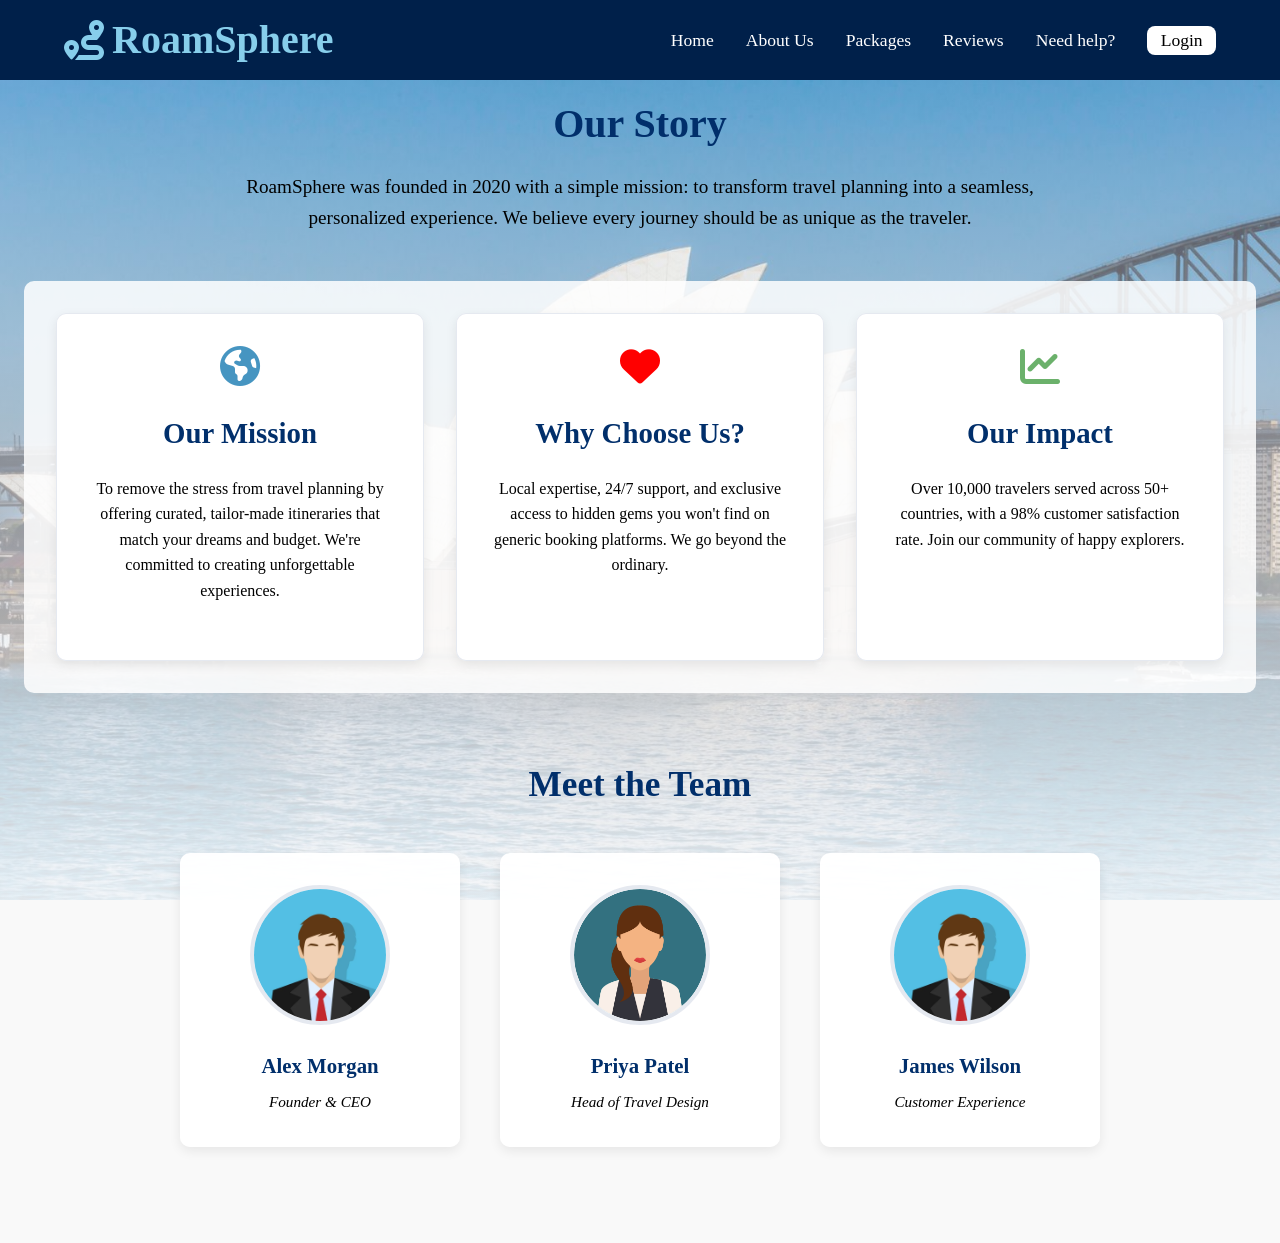
==== aboutus.html @ a6efd3e6 "first commit" ====
<!DOCTYPE html>
<html lang="en">
  <head>
    <meta charset="UTF-8" />
    <meta name="viewport" content="width=device-width, initial-scale=1.0" />
    <title>About Us - RoamSphere</title>
    <link
      rel="stylesheet"
      href="https://cdnjs.cloudflare.com/ajax/libs/font-awesome/6.7.1/css/all.min.css"
    />
    <link rel="stylesheet" href="homepage.css" />
    <link rel="icon" href="./images/RoamSphere.png" />
    <style>
      * {
        margin: 0;
        padding: 0;
        box-sizing: border-box;
      }

      body {
        background-color: #f9f9f9;
        color: black;
        line-height: 1.6;
      }

      .about-page {
        max-width: 100vw;
        margin: 0 auto;
        padding: 2rem 1.5rem;
        padding-top: 100px;
      }

      .about-hero {
        text-align: center;
        margin-bottom: 3rem;
        padding: 0 1rem;
      }

      .about-hero h1 {
        font-size: 2.5rem;
        color: rgb(1, 47, 107);
        margin-bottom: 1.5rem;
        line-height: 1.2;
      }

      .about-hero p {
        font-size: 1.2rem;
        max-width: 800px;
        margin: 0 auto;
        color: black;
      }

      .about-content {
        display: flex;
        flex-wrap: wrap;
        justify-content: center;
        gap: 2rem;
        margin-bottom: 3rem;
        margin: 0 auto;
        width: fit-content;
        max-width: 100%;
      }

      .about-card {
        flex: 1;
        min-width: 300px;
        max-width: 380px;
        background: white;
        border-radius: 10px;
        padding: 2rem;
        box-shadow: 0 4px 12px rgba(0, 0, 0, 0.08);
        transition: transform 0.3s, box-shadow 0.3s;
        text-align: center;
        margin: 0;
      }

      .about-card:hover {
        transform: translateY(-8px);
        box-shadow: 0 8px 20px rgba(0, 0, 0, 0.12);
      }

      .about-card i {
        font-size: 2.5rem;
        color: rgb(1, 47, 107);
        margin-bottom: 1.5rem;
        display: inline-block;
      }

      .about-card h2 {
        color: rgb(1, 47, 107);
        margin-bottom: 1.2rem;
        font-size: 1.8rem;
      }

      .about-card p {
        color: black;
        font-size: 1rem;
        line-height: 1.6;
      }

      .team-section {
        text-align: center;
        margin: 4rem 0;
        padding: 0 1rem;
      }

      .team-section h2 {
        font-size: 2.2rem;
        color: rgb(1, 47, 107);
        margin-bottom: 2.5rem;
      }

      .team-grid {
        display: flex;
        flex-wrap: wrap;
        justify-content: center;
        gap: 2.5rem;
      }

      .team-member {
        width: 280px;
        background: white;
        border-radius: 10px;
        padding: 2rem;
        box-shadow: 0 4px 12px rgba(0, 0, 0, 0.08);
        transition: transform 0.3s;
      }

      .team-member:hover {
        transform: translateY(-5px);
      }

      .team-member img {
        width: 140px;
        height: 140px;
        border-radius: 50%;
        object-fit: cover;
        margin: 0 auto 1.5rem;
        border: 4px solid rgba(1, 47, 107, 0.1);
        display: block;
      }

      .team-member h3 {
        color: rgb(1, 47, 107);
        margin-bottom: 0.5rem;
        font-size: 1.3rem;
      }

      .team-member p {
        color: black;
        font-style: italic;
        font-size: 0.95rem;
      }

      .about-page {
        background: linear-gradient(
            rgba(249, 249, 249, 0.2),
            rgba(249, 249, 249, 0.9)
          ),
          url(./images/home\ page\ img3.jpg);
        background-size: cover;
        background-attachment: fixed;
        background-position: center 30%;
      }

      .about-card {
        background: rgba(255, 255, 255, 0.95);
        backdrop-filter: blur(3px);
        border: 1px solid rgba(1, 47, 107, 0.1);
      }

      .team-member {
        background: rgba(255, 255, 255, 0.98);
      }

      @media (max-width: 768px) {
        .about-page {
          padding: 1rem;
          padding-top: 85px;
        }

        .about-hero h1 {
          font-size: 2.5rem;
          padding-top: 40px;
        }

        .about-card {
          min-width: 100%;
          max-width: 100%;
          padding: 1.8rem;
        }

        .about-card p {
          font-size: 1.2rem;
        }

        .about-card h2 {
          font-size: 2rem;
        }

        .team-section h2 {
          font-size: 2.5rem;
        }

        .team-member {
          width: 100%;
          max-width: 300px;
        }
      }
    </style>
  </head>
  <body>
    <div class="navigation">
      <div class="logo-container">
        <h1 class="RoamSphere"><i class="fa-solid fa-route"></i> RoamSphere</h1>
      </div>
      <div class="menu-container">
        <button class="menu-toggle" aria-label="Toggle menu">
          <i class="fas fa-bars"></i>
        </button>
        <div class="menu-overlay"></div>
        <div class="sidebar">
          <div class="sidebar-header">
            <button class="close-btn" aria-label="Close menu">
              <i class="fas fa-times"></i>
            </button>
          </div>
          <ul class="menu-items">
            <li class="list"><a href="./homepage.html">Home</a></li>
            <li class="list"><a href="./about.html">About Us</a></li>
            <li class="list"><a href="./packages.html">Packages</a></li>
            <li class="list"><a href="./review.html">Reviews</a></li>
            <li class="list"><a href="./needHelpPage.html">Need help?</a></li>
            <li class="list login-item">
              <button class="login">
                <a href="./loginpage.html" style="color: black">Login</a>
              </button>
            </li>
          </ul>
        </div>
      </div>
    </div>

    <div class="about-page">
      <div class="about-hero">
        <h1>Our Story</h1>
        <p>
          RoamSphere was founded in 2020 with a simple mission: to transform
          travel planning into a seamless, personalized experience. We believe
          every journey should be as unique as the traveler.
        </p>
      </div>

      <div class="about-content">
        <div class="about-card">
          <i style="color: rgb(70, 149, 193)" class="fas fa-globe-americas"></i>
          <h2>Our Mission</h2>
          <p>
            To remove the stress from travel planning by offering curated,
            tailor-made itineraries that match your dreams and budget. We're
            committed to creating unforgettable experiences.
          </p>
        </div>

        <div class="about-card">
          <i style="color: red" class="fas fa-heart"></i>
          <h2>Why Choose Us?</h2>
          <p>
            Local expertise, 24/7 support, and exclusive access to hidden gems
            you won't find on generic booking platforms. We go beyond the
            ordinary.
          </p>
        </div>

        <div class="about-card">
          <i style="color: rgb(107, 177, 107)" class="fas fa-chart-line"></i>
          <h2>Our Impact</h2>
          <p>
            Over 10,000 travelers served across 50+ countries, with a 98%
            customer satisfaction rate. Join our community of happy explorers.
          </p>
        </div>
      </div>

      <div class="team-section">
        <h2>Meet the Team</h2>
        <div class="team-grid">
          <div class="team-member">
            <img src="./images/user man.jpg" alt="Alex Morgan" />
            <h3>Alex Morgan</h3>
            <p>Founder & CEO</p>
          </div>

          <div class="team-member">
            <img src="./images/user women.png" alt="Priya Patel" />
            <h3>Priya Patel</h3>
            <p>Head of Travel Design</p>
          </div>

          <div class="team-member">
            <img src="./images/user man.jpg" alt="James Wilson" />
            <h3>James Wilson</h3>
            <p>Customer Experience</p>
          </div>
        </div>
      </div>
    </div>

    <script src="script.js"></script>
  </body>
</html>
---- homepage.css ----
*,
*::before,
*::after {
  box-sizing: border-box;
  margin: 0;
  padding: 0;
}

html {
  scroll-behavior: smooth;
}

.main-content {
  margin-top: 30px; 
}

body {
  max-width: 100%;
  line-height: 1.6;
  overflow-x: hidden;
}

img {
  max-width: 100%;
  height: auto;
  display: block;
}

.RoamSphere {
  color: skyblue;
  font-size: clamp(1.5rem, 6vw, 2rem);
  display: flex;
  align-items: center;
  gap: 0.5rem;
  transition: font-size 0.3s ease; 
}

@media (min-width: 769px) {
  .RoamSphere {
    font-size: 1.5rem; 
  }
}

/* Navigation Bar */
.navigation {
  position: fixed;
  top: 0;
  width: 100%;
  max-width: 100vw;
  z-index: 1000;
  background-color: #00204a;
  padding: 0.5rem 5%;
  box-sizing: border-box;
  display: flex;
  justify-content: space-between;
  align-items: center;
  overflow-x: hidden;
}

.logo-container .RoamSphere {
  color: skyblue;
  font-size: clamp(2.5rem, 5vw, 1.8rem);
  display: flex;
  align-items: center;
  gap: 0.5rem;
  margin: 0;
}

.menu-items {
  display: flex;
  gap: 2rem;
  list-style: none;
  margin: 0;
  padding: 0;
  align-items: center;
}

.menu-items .list a {
  color: white;
  text-decoration: none;
  font-size: 1.1rem;
  font-weight: 500;
  transition: color 0.3s;
  padding: 0.5rem 0;
}

.menu-items .list a:hover {
  color: skyblue;
}

.login {
  padding: 0.3em 1em;
  border-radius: 8px;
  background-color: white;
  color: black;
  border: none;
  cursor: pointer;
  transition: all 0.3s;
  font-family: "Times New Roman", Times, serif;
}

.login:hover {
  background-color: skyblue;
}

.menu-toggle,
.close-btn,
.menu-overlay {
  display: none;
}

.hero-content p {
  font-size: clamp(1rem, 4vw, 1.5rem); 
}

.hero {
  height: 100vh;
  width: 100vw;
  min-height: 500px;
  background-image: url(./images/home\ page\ img1.jpg);
  background-size: cover;
  background-position: center;
  background-attachment: fixed;
  display: flex;
  align-items: center;
  padding: 2rem;
  padding-top: 70px;
}

.hero-content {
  max-width: 1200px;
  margin: 0;
  color: white;
  text-shadow: 1px 1px 3px rgba(0, 0, 0, 0.8);
}

.hero-content h1 {
  font-size: clamp(5rem, 5vw, 5rem);
  margin-bottom: 1rem;
  line-height: 1.1;
}

/* About Section */
.about-section {
  min-height: 100vh;
  background-image: url(./images/home\ page\ img2.jpg);
  background-size: cover;
  background-position: center;
  background-repeat: no-repeat;
  background-attachment: scroll; 
  display: flex;
  align-items: center;
  padding: 2rem;
  position: relative; 
}

.about-content {
  background-color: rgba(255, 255, 255, 0.85); 
  border-radius: 10px;
  padding: 2rem;
  max-width: 800px;
  margin: 0 auto;
  z-index: 1;
  backdrop-filter: blur(0.2px);
}

.about-content h2 {
  font-size: clamp(2rem, 4vw, 3rem);
  margin-bottom: 1.5rem;
  color: #00204a;
  text-align: center;
}

.about-content p {
  font-size: clamp(1.1rem, 2vw, 1rem); 
  line-height: 1.8;
  margin-bottom: 1.5rem;
}

/* Features Section */
.features {
  background-color: #eaf3f9;
  padding: 0;
}

.features-wrapper {
  display: flex;
  width: 100%;
  height: 100%;
  min-height: 500px;
}

.features-content {
  width: 50%;
  background-color: #eaf3f9;
  padding: 4rem 3rem;
  display: flex;
  flex-direction: column;
  justify-content: center;
}

.features-content h2 {
  font-size: 3rem;
  color: teal;
  margin-bottom: 2rem;
  font-weight: bold;
}

.benefits-list {
  list-style: none;
  padding: 0;
  margin: 0;
}

.benefits-list li {
  font-size: 1.2rem;
  margin-bottom: 1.2rem;
  color: #003344;
  display: flex;
  align-items: center;
  font-weight: 500;
}

.benefits-list li i {
  color: #004466;
  margin-right: 0.75rem;
}

.features-image {
  width: 50%;
  overflow: hidden;
}

.features-image img {
  width: 100%;
  height: 100%;
  object-fit: cover;
  display: block;
}

/* Footer */
.footer-section p {
  font-size: clamp(0.8rem, 3vw, 1rem);
  line-height: 1.8;
}

.contact-item h3 {
  font-size: clamp(1rem, 4vw, 1.5rem);
  margin-top: 0.5rem;
  color: white;
}

.footer-bottom p,
.footer-links a {
  font-size: clamp(0.7rem, 3vw, 0.9rem);
}

.footer {
  background-color: #1c1c1c;
  color: rgb(141, 140, 140);
  padding: 2rem 0;
}

.footer-content {
  display: flex;
  flex-wrap: wrap;
  justify-content: center;
  gap: 2rem;
  max-width: 1200px;
  margin: 0 auto;
  padding: 1rem;
}

.footer-section {
  flex: 1;
  min-width: 250px;
  padding: 1rem;
}

.footer-section h3 {
  margin-bottom: 0.5rem;
  color: white;
}

.footer-section hr {
  border: none;
  height: 1px;
  background-color: rgb(141, 140, 140);
  margin-bottom: 1rem;
}

.footer-section p {
  line-height: 1.8;
}

.footer-contact {
  display: flex;
  flex-wrap: wrap;
  justify-content: center;
  gap: 1rem;
  max-width: 1200px;
  margin: 2rem auto 0;
  padding: 0 1rem;
}

.contact-item {
  flex: 1;
  min-width: 250px;
  padding: 1rem;
  border-left: 3px solid;
  margin: 0.5rem;
}

.contact-item h3 {
  font-size: 1.5rem;
  margin-top: 0.5rem;
  color: white;
}

.social-icons {
  display: flex;
  gap: 1rem;
  margin-top: 0.5rem;
}

.social-icons a {
  color: rgb(141, 140, 140);
  font-size: 1.5rem;
  transition: color 0.3s;
}

.social-icons a:hover {
  color: skyblue;
}

.footer-bottom {
  display: flex;
  flex-wrap: wrap;
  justify-content: center;
  gap: 1rem;
  margin-top: 2rem;
  padding: 0 1rem;
  text-align: center;
}

.footer-bottom p {
  margin: 0;
  padding: 0.5rem;
}

.footer-links {
  display: flex;
  flex-wrap: wrap;
  justify-content: center;
  gap: 1rem;
}

.footer-links a {
  color: rgb(141, 140, 140);
  text-decoration: none;
  padding: 0.5rem;
  transition: color 0.3s;
}

.footer-links a:hover {
  color: skyblue;
}

@media (min-width: 768px) {
  .menu-toggle {
    display: none;
  }

  .navigation .list {
    display: block;
  }

  .navigation ul {
    justify-content: space-around;
    flex-wrap: nowrap;
  }

  .hero {
    padding-left: 5rem;
  }

  .about-content {
    margin-left: auto;
    margin-right: 2rem;
  }
}

@media (max-width: 768px) {
  .main-content {
    margin-top: 40px; 
  }

  .RoamSphere {
    font-size: clamp(1.8rem, 8vw, 2.5rem);
  }

  .RoamSphere i {
    font-size: 1.2em;
  }

  .login:hover {
    background-color: skyblue;
  }

  .menu-items {
    display: none;
  }

  .menu-toggle {
    display: block;
    background: none;
    border: none;
    color: white;
    font-size: 1.5rem;
    cursor: pointer;
    z-index: 1001;
  }

  .sidebar {
    position: fixed;
    top: 0;
    right: -70%;
    width: 70%; 
    max-width: 300px; 
    height: 100vh;
    background-color: #00204a;
    transition: right 0.3s ease;
    z-index: 1000;
    display: flex;
    flex-direction: column;
    padding-top: 5rem;
  }

  .sidebar-header {
    display: flex;
    justify-content: flex-end;
    padding: 1rem;
  }

  .sidebar.active {
    right: 0; 
  }

  .menu-overlay.active {
    display: block;
    position: fixed;
    top: 0;
    left: 0;
    width: 100%;
    height: 100%;
    background-color: rgba(0, 0, 0, 0.5);
    z-index: 999;
  }

  .menu-toggle i {
    color: skyblue;
  }

  .close-btn {
    display: block;
    position: absolute;
    top: 1rem;
    right: 1rem;
    background: none;
    border: none;
    color: white;
    font-size: 1.5rem;
    cursor: pointer;
    padding: 1em;
  }

  .sidebar .menu-items,
  .menu-items {
    display: flex;
    flex-direction: column;
    padding: 2rem;
    align-items: flex-start;
    margin-top: 0;
  }

  .sidebar .menu-items .list a,
  .navigation .list a {
    font-size: 1.4rem; 
    font-weight: 500;
    letter-spacing: 0.7px;
    color: white;
  }

  .navigation {
    padding: 1rem 2rem;
  }

  .navigation .list {
    display: block;
    width: 100%;
    padding: 0.5rem 0;
  }

  .login-item {
    margin-top: 1rem;
  }

  .login {
    padding: 0.7rem 1.5rem; 
    border-radius: 5px;
    background-color: white;
    color: black;
    border: none;
    cursor: pointer;
    transition: background-color 0.3s;
    font-size: 1rem; 
    font-weight: 600; 
    min-width: 100px; 
  }

  .hero {
    height: 100vh;
    min-height: 300px;
    background-attachment: scroll;
    background-image: url(./images/home\ page\ img1.jpg);
    background-size: cover;
    background-position: center;
    background-repeat: no-repeat;
    display: flex;
    align-items: center;
    padding: 2rem;
    text-align: center;
    justify-content: center;
  }

  .hero-content p,
  .features-content p,
  .review-content p {
    font-size: 1.4rem; 
    line-height: 1.9;
    text-align: justify;
  }

  .about-section {
    min-height: 70vh;
    background-image: url(./images/home\ page\ img2.jpg);
    background-size: cover;
    background-position: center 30%;
    background-attachment: scroll;
    background-repeat: no-repeat;
    display: flex;
    align-items: center;
    padding: 2rem;
  }

  .about-content {
    margin: 1rem;
    padding: 2rem;
  }

  .about-content h2 {
    font-size: 2.3rem; 
  }

  .about-content p {
    font-size: 1.4rem; 
    line-height: 1.7;
    text-align: justify;
  }

  .features-wrapper {
    flex-direction: column;
  }

  .features-content,
  .features-image {
    width: 100%;
  }

  .features-content {
    padding: 2rem;
    text-align: center;
  }

  .features-content h2 {
    font-size: 2.3rem;
  }

  .benefits-list li {
    justify-content: center;
  }

  .features-image {
    flex: 1;
    min-width: 300px;
    max-height: 500px;
    background-image: url(./images/home\ page\ img3.jpg);
    background-size: cover;
    background-position: center;
    background-repeat: no-repeat;
    min-height: 300px;
  }
}
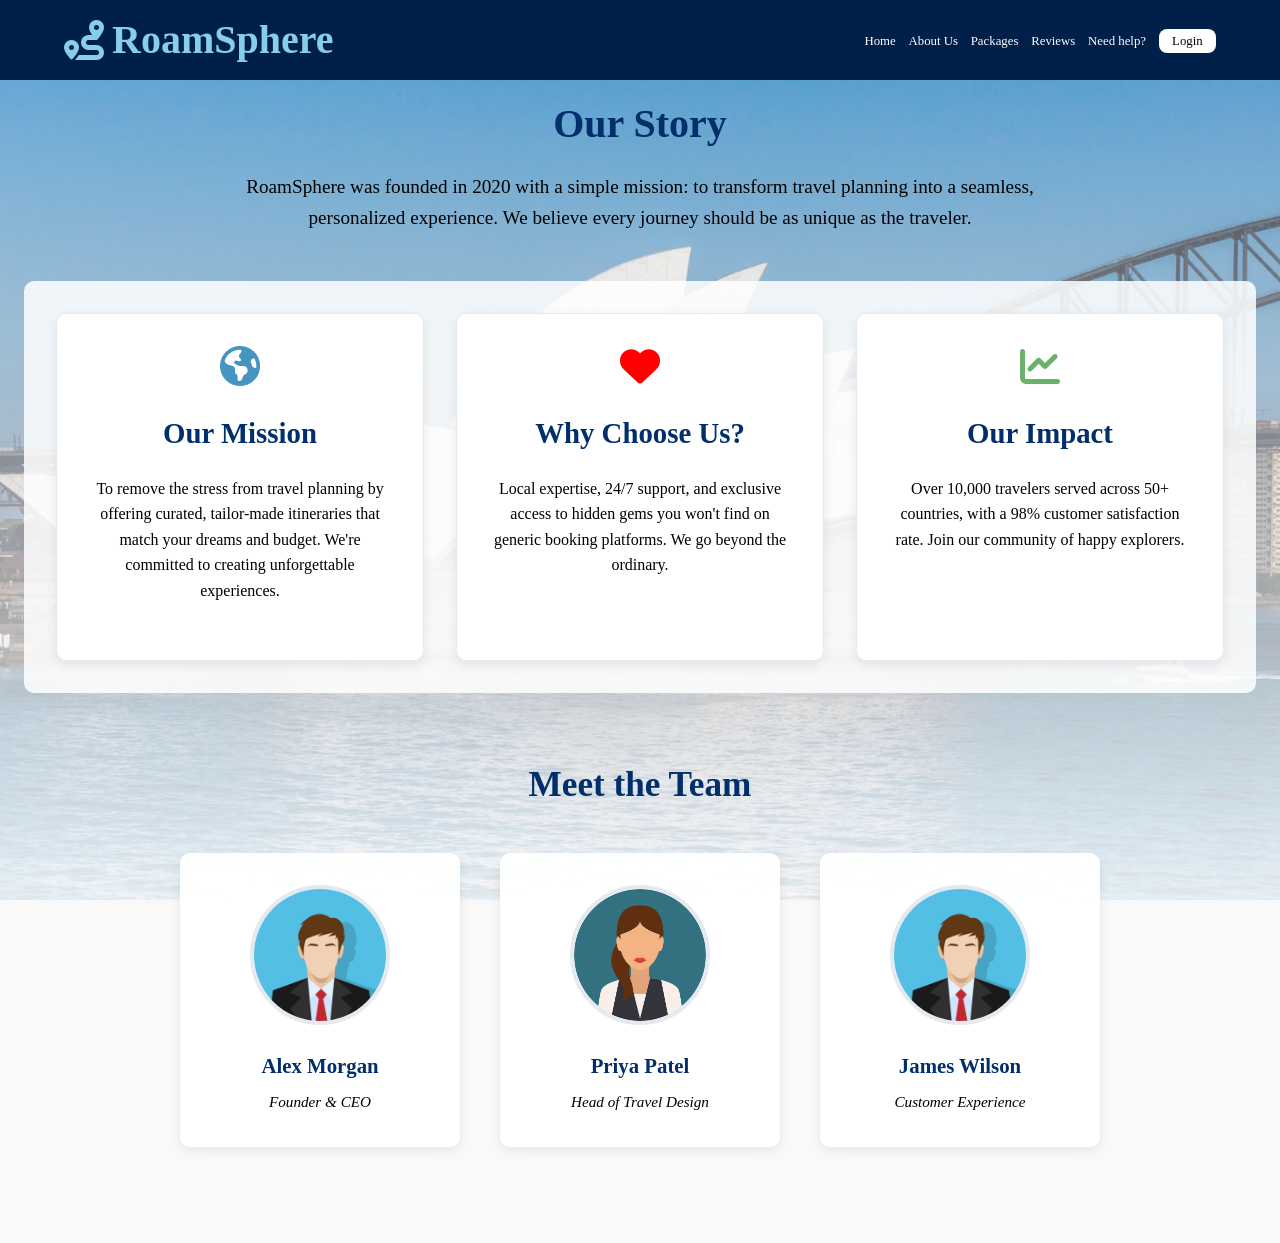
==== commit d5da693e: "first commit" ====
--- a/aboutus.html
+++ b/aboutus.html
@@ -2,13 +2,13 @@
 <html lang="en">
   <head>
     <meta charset="UTF-8" />
-    <meta name="viewport" content="width=device-width, initial-scale=1.0" />
+    <meta name="viewport" content="width=device-width, initial-scale=1.0, maximum-scale=1.0, user-scalable=no">
     <title>About Us - RoamSphere</title>
     <link
       rel="stylesheet"
       href="https://cdnjs.cloudflare.com/ajax/libs/font-awesome/6.7.1/css/all.min.css"
     />
-    <link rel="stylesheet" href="homepage.css" />
+    <link rel="stylesheet" href="./style.css" />
     <link rel="icon" href="./images/RoamSphere.png" />
     <style>
       * {
@@ -180,8 +180,12 @@
         }
 
         .about-hero h1 {
-          font-size: 2.5rem;
-          padding-top: 40px;
+          font-size: 1.4rem;
+          padding-top: 30px;
+        }
+
+        .about-hero p{
+          font-size: 0.8rem;
         }
 
         .about-card {
@@ -191,15 +195,15 @@
         }
 
         .about-card p {
+          font-size: 0.8rem;
+        }
+
+        .about-card h2 {
           font-size: 1.2rem;
         }
 
-        .about-card h2 {
-          font-size: 2rem;
-        }
-
         .team-section h2 {
-          font-size: 2.5rem;
+          font-size: 1.2rem;
         }
 
         .team-member {
@@ -226,7 +230,7 @@
             </button>
           </div>
           <ul class="menu-items">
-            <li class="list"><a href="./homepage.html">Home</a></li>
+            <li class="list"><a href="./index.html">Home</a></li>
             <li class="list"><a href="./about.html">About Us</a></li>
             <li class="list"><a href="./packages.html">Packages</a></li>
             <li class="list"><a href="./review.html">Reviews</a></li>
--- a/style.css
+++ b/style.css
@@ -0,0 +1,660 @@
+*,
+*::before,
+*::after {
+  box-sizing: border-box;
+  margin: 0;
+  padding: 0;
+}
+
+html {
+  scroll-behavior: smooth;
+}
+
+.main-content {
+  margin-top: 30px; 
+}
+
+body {
+  max-width: 100%;
+  line-height: 1.6;
+  overflow-x: hidden;
+}
+
+img {
+  max-width: 100%;
+  height: auto;
+  display: block;
+}
+
+.RoamSphere {
+  color: skyblue;
+  font-size: clamp(1.5rem, 6vw, 2rem);
+  display: flex;
+  align-items: center;
+  gap: 0.5rem;
+  transition: font-size 0.3s ease; 
+}
+
+@media (min-width: 769px) {
+  .RoamSphere {
+    font-size: 1.5rem; 
+  }
+}
+
+/* Navigation Bar */
+.navigation {
+  position: fixed;
+  top: 0;
+  width: 100%;
+  max-width: 100vw;
+  z-index: 1000;
+  background-color: #00204a;
+  padding: 0.5rem 5%;
+  box-sizing: border-box;
+  display: flex;
+  justify-content: space-between;
+  align-items: center;
+  overflow-x: hidden;
+}
+
+.logo-container .RoamSphere {
+  color: skyblue;
+  font-size: clamp(2.5rem, 5vw, 1.8rem);
+  display: flex;
+  align-items: center;
+  gap: 0.5rem;
+  margin: 0;
+}
+
+.menu-items {
+  display: flex;
+  gap: 0.8rem;
+  list-style: none;
+  margin: 0;
+  padding: 0;
+  align-items: center;
+}
+
+.menu-items .list a {
+  color: white;
+  text-decoration: none;
+  font-size: 1.1rem;
+  font-weight: 500;
+  transition: color 0.3s;
+  padding: 0.5rem 0;
+}
+
+.menu-items .list a:hover {
+  color: skyblue;
+}
+
+.login {
+  padding: 0.3em 1em;
+  border-radius: 8px;
+  background-color: white;
+  color: black;
+  border: none;
+  cursor: pointer;
+  transition: all 0.3s;
+  font-family: "Times New Roman", Times, serif;
+}
+
+.login:hover {
+  background-color: skyblue;
+}
+
+.menu-toggle,
+.close-btn,
+.menu-overlay {
+  display: none;
+}
+
+.hero-content p {
+  font-size: clamp(0.8rem, 4vw, 1.3rem); 
+  text-align: center;
+  max-width: 100%;
+  margin: 0 auto;
+}
+
+.hero {
+  height: 100vh;
+  width: 100vw;
+  min-height: 500px;
+  background-image: url(./images/home\ page\ img1.jpg);
+  background-size: cover;
+  background-position: center;
+  background-attachment: fixed;
+  display: flex;
+  align-items: center;
+  padding: 2rem;
+  padding-top: 70px;
+}
+
+.hero-content {
+  max-width: 1200px;
+  margin: 0;
+  color: white;
+  text-shadow: 1px 1px 3px rgba(0, 0, 0, 0.8);
+}
+
+.hero-content h1 {
+  font-size: clamp(2rem, 8vw, 5rem);
+  margin-bottom: 1rem;
+  line-height: 1.1;
+  text-align: center;
+}
+
+/* About Section */
+.about-section {
+  min-height: 100vh;
+  background-image: url(./images/home\ page\ img2.jpg);
+  background-size: cover;
+  background-position: center;
+  background-repeat: no-repeat;
+  background-attachment: scroll; 
+  display: flex;
+  align-items: center;
+  padding: 2rem;
+  position: relative; 
+}
+
+.about-content {
+  background-color: rgba(255, 255, 255, 0.85); 
+  border-radius: 10px;
+  padding: 2rem;
+  max-width: 800px;
+  margin: 0 auto;
+  z-index: 1;
+  backdrop-filter: blur(0.2px);
+}
+
+.about-content h2 {
+  font-size: clamp(2rem, 4vw, 3rem);
+  margin-bottom: 1.5rem;
+  color: #00204a;
+  text-align: center;
+}
+
+.about-content p {
+  font-size: clamp(1.1rem, 2vw, 1rem); 
+  line-height: 1.8;
+  margin-bottom: 1.5rem;
+}
+
+/* Features Section */
+.features {
+  background-color: #eaf3f9;
+  padding: 0;
+}
+
+.features-wrapper {
+  display: flex;
+  width: 100%;
+  height: 100%;
+  min-height: 500px;
+}
+
+.features-content {
+  width: 50%;
+  background-color: #eaf3f9;
+  padding: 4rem 3rem;
+  display: flex;
+  flex-direction: column;
+  justify-content: center;
+}
+
+.features-content h2 {
+  font-size: 3rem;
+  color: teal;
+  margin-bottom: 2rem;
+  font-weight: bold;
+}
+
+.benefits-list {
+  list-style: none;
+  padding: 0;
+  margin: 0;
+}
+
+.benefits-list li {
+  font-size: 1.2rem;
+  margin-bottom: 1.2rem;
+  color: #003344;
+  display: flex;
+  align-items: center;
+  font-weight: 500;
+}
+
+.benefits-list li i {
+  color: #004466;
+  margin-right: 0.75rem;
+}
+
+.features-image {
+  width: 50%;
+  overflow: hidden;
+}
+
+.features-image img {
+  width: 100%;
+  height: 100%;
+  object-fit: cover;
+  display: block;
+}
+
+/* Footer */
+.footer-section p {
+  font-size: clamp(0.8rem, 3vw, 1rem);
+  line-height: 1.8;
+}
+
+.contact-item h3 {
+  font-size: clamp(1rem, 4vw, 1.5rem);
+  margin-top: 0.5rem;
+  color: white;
+}
+
+.footer-bottom p,
+.footer-links a {
+  font-size: clamp(0.7rem, 3vw, 0.9rem);
+}
+
+.footer {
+  background-color: #1c1c1c;
+  color: rgb(141, 140, 140);
+  padding: 2rem 0;
+}
+
+.footer-content {
+  display: flex;
+  flex-wrap: wrap;
+  justify-content: center;
+  gap: 2rem;
+  max-width: 1200px;
+  margin: 0 auto;
+  padding: 1rem;
+}
+
+.footer-section {
+  flex: 1;
+  min-width: 250px;
+  padding: 1rem;
+}
+
+.footer-section h3 {
+  margin-bottom: 0.5rem;
+  color: white;
+}
+
+.footer-section hr {
+  border: none;
+  height: 1px;
+  background-color: rgb(141, 140, 140);
+  margin-bottom: 1rem;
+}
+
+.footer-section p {
+  line-height: 1.8;
+}
+
+.footer-contact {
+  display: flex;
+  flex-wrap: wrap;
+  justify-content: center;
+  gap: 1rem;
+  max-width: 1200px;
+  margin: 2rem auto 0;
+  padding: 0 1rem;
+}
+
+.contact-item {
+  flex: 1;
+  min-width: 250px;
+  padding: 1rem;
+  border-left: 3px solid;
+  margin: 0.5rem;
+}
+
+.contact-item h3 {
+  font-size: 1.5rem;
+  margin-top: 0.5rem;
+  color: white;
+}
+
+.social-icons {
+  display: flex;
+  gap: 1rem;
+  margin-top: 0.5rem;
+}
+
+.social-icons a {
+  color: rgb(141, 140, 140);
+  font-size: 1.5rem;
+  transition: color 0.3s;
+}
+
+.social-icons a:hover {
+  color: skyblue;
+}
+
+.footer-bottom {
+  display: flex;
+  flex-wrap: wrap;
+  justify-content: center;
+  gap: 1rem;
+  margin-top: 2rem;
+  padding: 0 1rem;
+  text-align: center;
+}
+
+.footer-bottom p {
+  margin: 0;
+  padding: 0.5rem;
+}
+
+.footer-links {
+  display: flex;
+  flex-wrap: wrap;
+  justify-content: center;
+  gap: 1rem;
+}
+
+.footer-links a {
+  color: rgb(141, 140, 140);
+  text-decoration: none;
+  padding: 0.5rem;
+  transition: color 0.3s;
+}
+
+.footer-links a:hover {
+  color: skyblue;
+}
+
+@media (min-width: 768px) {
+  .menu-toggle {
+    display: none;
+  }
+
+  .navigation .list {
+    display: block;
+  }
+
+  .navigation ul {
+    justify-content: space-around;
+    flex-wrap: nowrap;
+  }
+
+  .hero {
+    padding-left: 5rem;
+  }
+
+  .about-content {
+    margin-left: auto;
+    margin-right: 2rem;
+  }
+}
+
+@media (max-width: 768px) {
+  .main-content {
+    margin-top: 40px; 
+  }
+
+  .RoamSphere {
+    font-size: clamp(1.8rem, 8vw, 2.5rem);
+  }
+
+  .RoamSphere i {
+    font-size: 1.2em;
+  }
+
+  .login:hover {
+    background-color: skyblue;
+  }
+
+  .menu-items {
+    display: none;
+  }
+
+  .menu-toggle {
+    display: block;
+    background: none;
+    border: none;
+    color: white;
+    font-size: 1.5rem;
+    cursor: pointer;
+    z-index: 1001;
+  }
+
+  .sidebar {
+    position: fixed;
+    top: 0;
+    right: -70%;
+    width: 70%; 
+    max-width: 300px; 
+    height: 100vh;
+    background-color: #00204a;
+    transition: right 0.3s ease;
+    z-index: 1000;
+    display: flex;
+    flex-direction: column;
+    padding-top: 5rem;
+  }
+
+  .sidebar.active {
+    right: 0; 
+  }
+
+  .menu-overlay.active {
+    display: block;
+    position: fixed;
+    top: 0;
+    left: 0;
+    width: 100%;
+    height: 100%;
+    background-color: rgba(0, 0, 0, 0.5);
+    z-index: 999;
+  }
+
+  .menu-toggle i {
+    color: skyblue;
+  }
+
+  .close-btn {
+    display: block;
+    position: absolute;
+    top: 1rem;
+    right: 1rem;
+    background: none;
+    border: none;
+    color: white;
+    font-size: 1.5rem;
+    cursor: pointer;
+    padding: 1em;
+  }
+
+  .sidebar .menu-items,
+  .menu-items {
+    display: flex;
+    flex-direction: column;
+    padding: 2rem;
+    align-items: flex-start;
+    margin-top: 0;
+  }
+
+  .navigation {
+    padding: 0.8rem 1rem;
+  }
+
+  .navigation .list {
+    display: block;
+    width: 100%;
+    padding: 0.5rem 0;
+  }
+
+  .login-item {
+    margin-top: 1rem;
+  }
+
+  .login {
+    padding: 0.7rem 1.5rem; 
+    border-radius: 5px;
+    background-color: white;
+    color: black;
+    border: none;
+    cursor: pointer;
+    transition: background-color 0.3s;
+    font-size: 1rem; 
+    font-weight: 600; 
+    min-width: 100px; 
+  }
+
+  .hero {
+    height: 100vh;
+    min-height: 300px;
+    background-attachment: scroll;
+    background-image: url(./images/home\ page\ img1.jpg);
+    background-size: cover;
+    background-position: center;
+    background-repeat: no-repeat;
+    display: flex;
+    align-items: center;
+    padding: 2rem;
+    text-align: center;
+    justify-content: center;
+  }
+
+  .hero-content p,
+  .features-content p,
+  .review-content p {
+    font-size: 0.8rem; 
+    line-height: 1.5;
+    text-align: justify;
+  }
+
+  .hero-content p{
+    font-size: 0.8rem; 
+    line-height: 1.5;
+    text-align: center;
+  }
+
+  .about-section {
+    min-height: 70vh;
+    background-image: url(./images/home\ page\ img2.jpg);
+    background-size: cover;
+    background-position: center 30%;
+    background-attachment: scroll;
+    background-repeat: no-repeat;
+    display: flex;
+    align-items: center;
+    padding: 2rem;
+  }
+
+  .about-content {
+    margin: 1rem;
+    padding: 2rem;
+  }
+
+  .about-content h2 {
+    font-size: 1.3rem; 
+  }
+
+  .about-content p {
+    font-size: 0.8rem; 
+    line-height: 1.7;
+    text-align: justify;
+  }
+
+  .features-wrapper {
+    flex-direction: column;
+  }
+
+  .features-content,
+  .features-image {
+    width: 100%;
+  }
+
+  .features-content {
+    padding: 1rem;
+    text-align: center;
+  }
+
+  .features-content h2 {
+    font-size: 1.3rem;
+  }
+
+  .benefits-list li {
+    justify-content: center;
+    font-size: 0.8rem;
+  }
+
+  .features-image {
+    flex: 1;
+    min-width: 300px;
+    max-height: 500px;
+    background-image: url(./images/home\ page\ img3.jpg);
+    background-size: cover;
+    background-position: center;
+    background-repeat: no-repeat;
+    min-height: 300px;
+  }
+}
+
+/* In style.css */
+@media (max-width: 768px) {
+  .navigation {
+    padding: 0.8rem 1rem;
+  }
+  
+  .logo-container .RoamSphere {
+    font-size: clamp(1.5rem, 6vw, 2rem);
+    gap: 0.3rem;
+  }
+  
+  .menu-toggle {
+    font-size: 1.3rem;
+    padding: 0.5rem;
+  }
+}
+
+/* Better mobile defaults */
+@media (max-width: 768px) {
+  body {
+    font-size: 16px;
+    line-height: 1.5;
+  }
+  
+  section {
+    padding: 1.5rem 1rem;
+  }
+  
+  .about-content, .features-content {
+    padding: 1.5rem;
+  }
+  
+  /* Prevent horizontal scrolling */
+  html, body {
+    max-width: 100%;
+    overflow-x: hidden;
+  }
+}
+
+img {
+  max-width: 100%;
+  height: auto;
+  display: block;
+}
+
+/* Make sidebar items smaller */
+.sidebar .menu-items .list a {
+  font-size: 0.8rem;  /* Smaller text */
+  margin-bottom: 0.2rem;
+}
+
+/* Reduce sidebar width on mobile */
+@media (max-width: 768px) {
+  .sidebar {
+    width: 60%;  /* Takes less screen space */
+    max-width: 200px; /* Slimmer sidebar */
+  }
+}
+
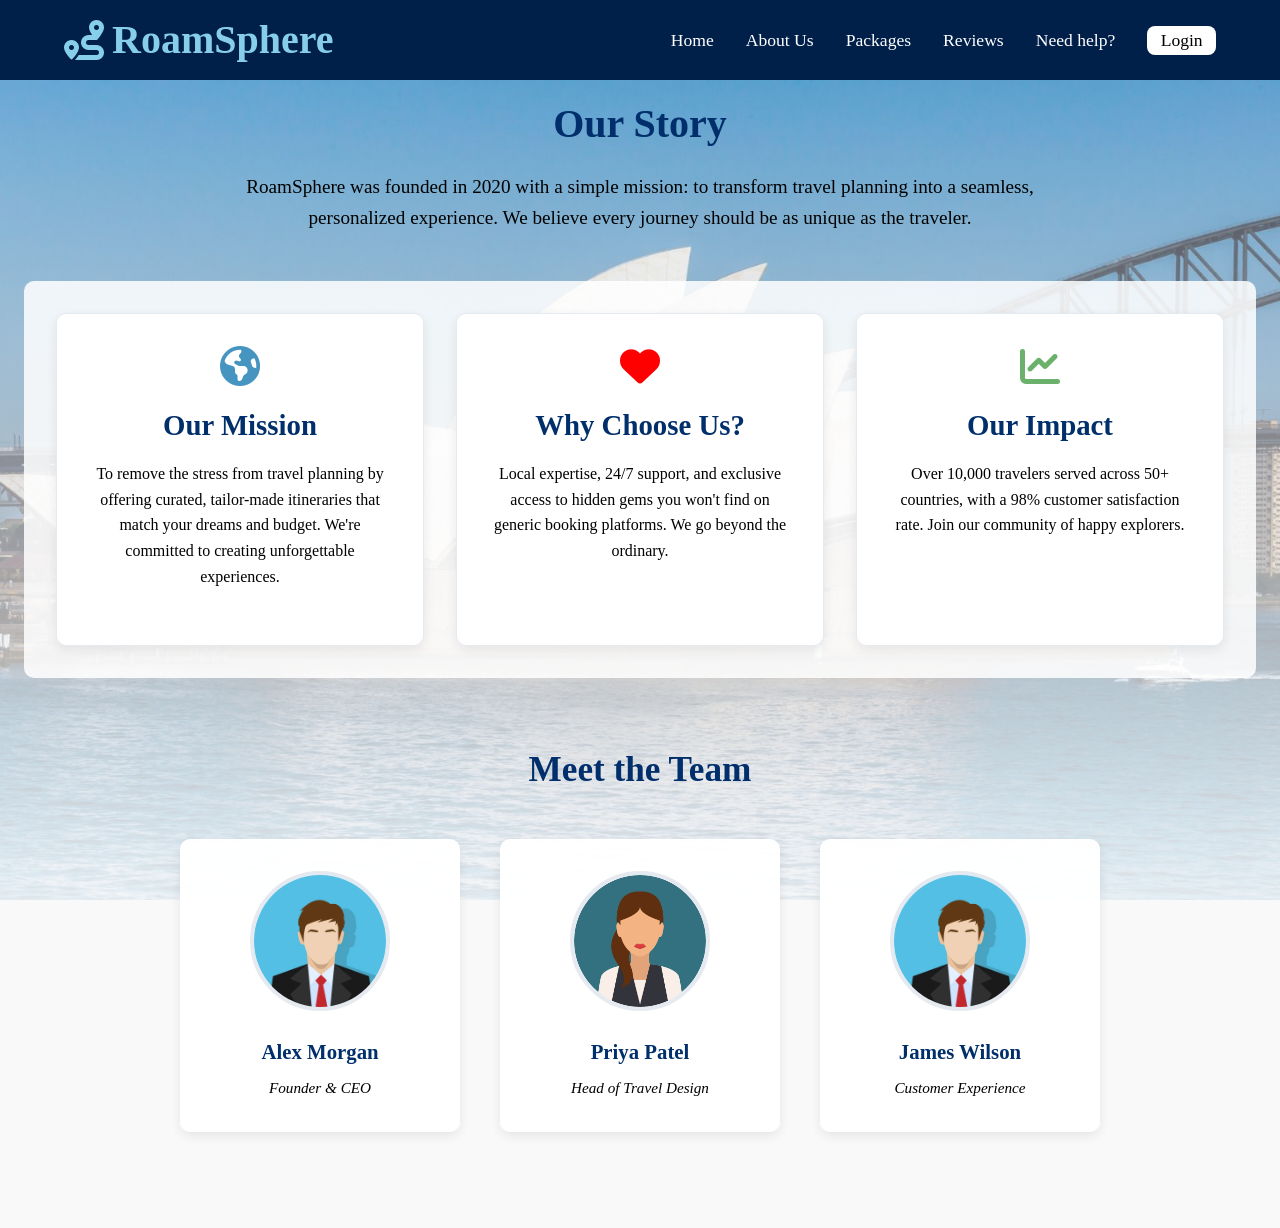
==== commit 2d94292f: "first commit" ====
--- a/aboutus.html
+++ b/aboutus.html
@@ -2,7 +2,10 @@
 <html lang="en">
   <head>
     <meta charset="UTF-8" />
-    <meta name="viewport" content="width=device-width, initial-scale=1.0, maximum-scale=1.0, user-scalable=no">
+    <meta
+      name="viewport"
+      content="width=device-width, initial-scale=1.0, maximum-scale=1.0, user-scalable=no"
+    />
     <title>About Us - RoamSphere</title>
     <link
       rel="stylesheet"
@@ -184,7 +187,7 @@
           padding-top: 30px;
         }
 
-        .about-hero p{
+        .about-hero p {
           font-size: 0.8rem;
         }
 
@@ -209,6 +212,14 @@
         .team-member {
           width: 100%;
           max-width: 300px;
+        }
+
+        .team-member h3 {
+          font-size: 1rem;
+        }
+
+        .team-member p {
+          font-size: 0.8rem;
         }
       }
     </style>
--- a/style.css
+++ b/style.css
@@ -11,7 +11,7 @@
 }
 
 .main-content {
-  margin-top: 30px; 
+  margin-top: 30px;
 }
 
 body {
@@ -32,12 +32,12 @@
   display: flex;
   align-items: center;
   gap: 0.5rem;
-  transition: font-size 0.3s ease; 
+  transition: font-size 0.3s ease;
 }
 
 @media (min-width: 769px) {
   .RoamSphere {
-    font-size: 1.5rem; 
+    font-size: 1.5rem;
   }
 }
 
@@ -68,7 +68,7 @@
 
 .menu-items {
   display: flex;
-  gap: 0.8rem;
+  gap: 2rem;
   list-style: none;
   margin: 0;
   padding: 0;
@@ -110,7 +110,7 @@
 }
 
 .hero-content p {
-  font-size: clamp(0.8rem, 4vw, 1.3rem); 
+  font-size: clamp(0.8rem, 4vw, 1.3rem);
   text-align: center;
   max-width: 100%;
   margin: 0 auto;
@@ -138,7 +138,7 @@
 }
 
 .hero-content h1 {
-  font-size: clamp(2rem, 8vw, 5rem);
+  font-size: clamp(2.5rem, 8vw, 5rem);
   margin-bottom: 1rem;
   line-height: 1.1;
   text-align: center;
@@ -151,15 +151,15 @@
   background-size: cover;
   background-position: center;
   background-repeat: no-repeat;
-  background-attachment: scroll; 
+  background-attachment: scroll;
   display: flex;
   align-items: center;
   padding: 2rem;
-  position: relative; 
+  position: relative;
 }
 
 .about-content {
-  background-color: rgba(255, 255, 255, 0.85); 
+  background-color: rgba(255, 255, 255, 0.85);
   border-radius: 10px;
   padding: 2rem;
   max-width: 800px;
@@ -170,13 +170,14 @@
 
 .about-content h2 {
   font-size: clamp(2rem, 4vw, 3rem);
-  margin-bottom: 1.5rem;
+  margin-bottom: 1.3rem;
   color: #00204a;
   text-align: center;
+  line-height: 1.1;
 }
 
 .about-content p {
-  font-size: clamp(1.1rem, 2vw, 1rem); 
+  font-size: clamp(1.1rem, 2vw, 1rem);
   line-height: 1.8;
   margin-bottom: 1.5rem;
 }
@@ -191,7 +192,7 @@
   display: flex;
   width: 100%;
   height: 100%;
-  min-height: 500px;
+  min-height: auto;
 }
 
 .features-content {
@@ -315,12 +316,6 @@
   margin: 0.5rem;
 }
 
-.contact-item h3 {
-  font-size: 1.5rem;
-  margin-top: 0.5rem;
-  color: white;
-}
-
 .social-icons {
   display: flex;
   gap: 1rem;
@@ -396,7 +391,7 @@
 
 @media (max-width: 768px) {
   .main-content {
-    margin-top: 40px; 
+    margin-top: 40px;
   }
 
   .RoamSphere {
@@ -413,6 +408,11 @@
 
   .menu-items {
     display: none;
+    gap: 0.8rem;
+    list-style: none;
+    margin: 0;
+    padding: 0;
+    align-items: center;
   }
 
   .menu-toggle {
@@ -429,8 +429,8 @@
     position: fixed;
     top: 0;
     right: -70%;
-    width: 70%; 
-    max-width: 300px; 
+    width: 70%;
+    max-width: 300px;
     height: 100vh;
     background-color: #00204a;
     transition: right 0.3s ease;
@@ -441,7 +441,7 @@
   }
 
   .sidebar.active {
-    right: 0; 
+    right: 0;
   }
 
   .menu-overlay.active {
@@ -496,16 +496,16 @@
   }
 
   .login {
-    padding: 0.7rem 1.5rem; 
+    padding: 0.7rem 1.5rem;
     border-radius: 5px;
     background-color: white;
     color: black;
     border: none;
     cursor: pointer;
     transition: background-color 0.3s;
-    font-size: 1rem; 
-    font-weight: 600; 
-    min-width: 100px; 
+    font-size: 1rem;
+    font-weight: 600;
+    min-width: 100px;
   }
 
   .hero {
@@ -526,19 +526,19 @@
   .hero-content p,
   .features-content p,
   .review-content p {
-    font-size: 0.8rem; 
+    font-size: 0.8rem;
     line-height: 1.5;
     text-align: justify;
   }
 
-  .hero-content p{
-    font-size: 0.8rem; 
+  .hero-content p {
+    font-size: 0.8rem;
     line-height: 1.5;
     text-align: center;
   }
 
   .about-section {
-    min-height: 70vh;
+    min-height: auto;
     background-image: url(./images/home\ page\ img2.jpg);
     background-size: cover;
     background-position: center 30%;
@@ -555,11 +555,11 @@
   }
 
   .about-content h2 {
-    font-size: 1.3rem; 
+    font-size: 1.4rem;
   }
 
   .about-content p {
-    font-size: 0.8rem; 
+    font-size: 0.8rem;
     line-height: 1.7;
     text-align: justify;
   }
@@ -595,44 +595,43 @@
     background-size: cover;
     background-position: center;
     background-repeat: no-repeat;
-    min-height: 300px;
-  }
-}
-
-/* In style.css */
+    min-height: auto;
+  }
+}
+
 @media (max-width: 768px) {
   .navigation {
     padding: 0.8rem 1rem;
   }
-  
+
   .logo-container .RoamSphere {
     font-size: clamp(1.5rem, 6vw, 2rem);
     gap: 0.3rem;
   }
-  
+
   .menu-toggle {
     font-size: 1.3rem;
     padding: 0.5rem;
   }
 }
 
-/* Better mobile defaults */
 @media (max-width: 768px) {
   body {
     font-size: 16px;
     line-height: 1.5;
   }
-  
+
   section {
     padding: 1.5rem 1rem;
   }
-  
-  .about-content, .features-content {
+
+  .about-content,
+  .features-content {
     padding: 1.5rem;
   }
-  
-  /* Prevent horizontal scrolling */
-  html, body {
+
+  html,
+  body {
     max-width: 100%;
     overflow-x: hidden;
   }
@@ -644,17 +643,18 @@
   display: block;
 }
 
-/* Make sidebar items smaller */
 .sidebar .menu-items .list a {
-  font-size: 0.8rem;  /* Smaller text */
+  font-size: 1.1rem;
   margin-bottom: 0.2rem;
 }
 
-/* Reduce sidebar width on mobile */
 @media (max-width: 768px) {
   .sidebar {
-    width: 60%;  /* Takes less screen space */
-    max-width: 200px; /* Slimmer sidebar */
-  }
-}
-
+    width: 60%;
+    max-width: 200px;
+  }
+  .sidebar .menu-items .list a {
+    font-size: 0.8rem;
+    margin-bottom: 0.2rem;
+  }
+}
